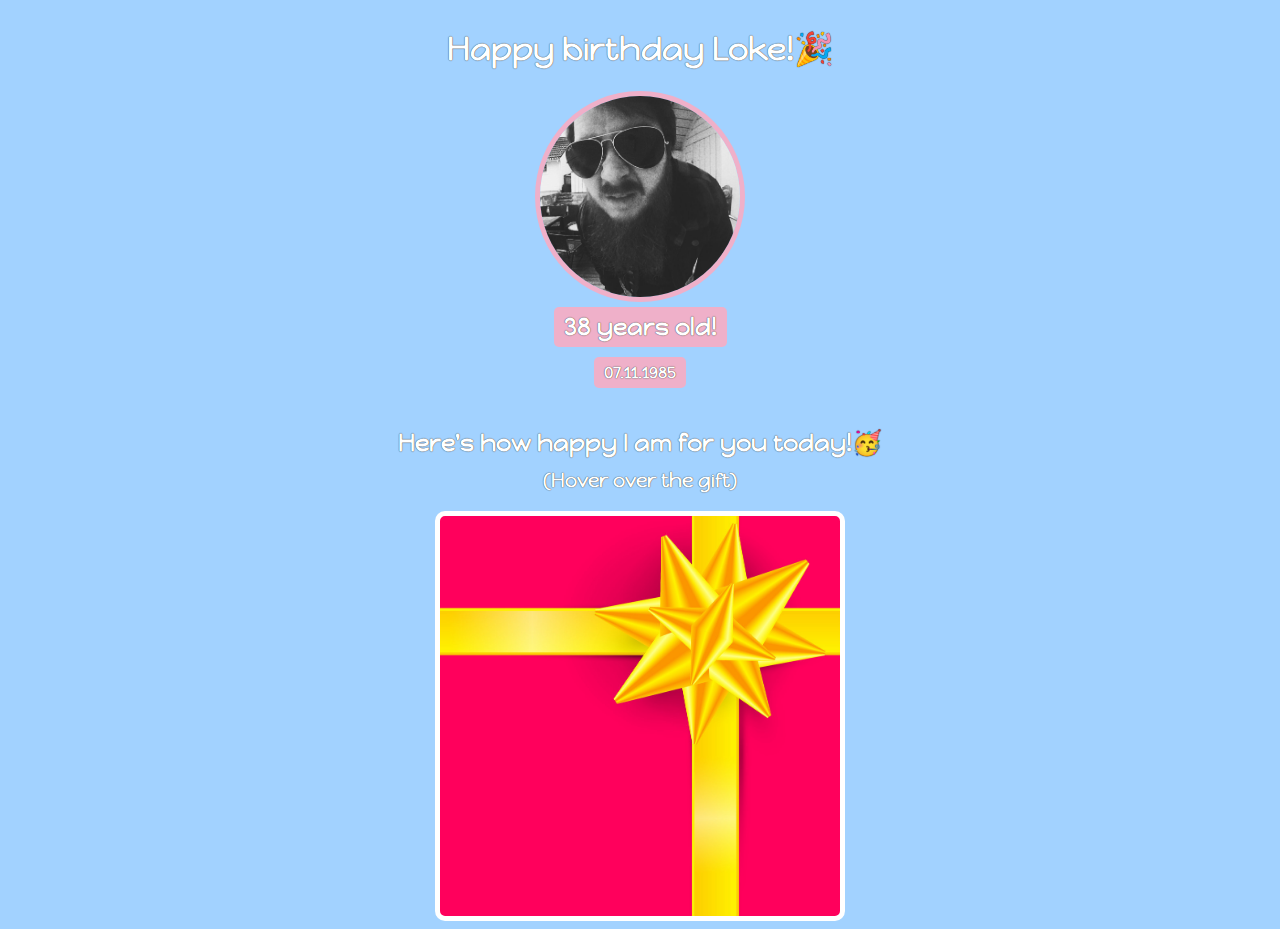
==== Birthday/index.html @ 278b433a "Birthday card" ====
<!DOCTYPE html>
<html lang="en">
<head>
    <meta charset="UTF-8">
    <meta name="viewport" content="width=device-width, initial-scale=1.0">
    <title>Document</title>
    <link rel="stylesheet" href="styles.css">
    <link rel="preconnect" href="https://fonts.googleapis.com">
<link rel="preconnect" href="https://fonts.gstatic.com" crossorigin>
<link href="https://fonts.googleapis.com/css2?family=Happy+Monkey&display=swap" rel="stylesheet">

</head>
    <body>
        <div class="header">
            <h1>Happy birthday Loke!🎉</h1>
            <img id="img" src="images/loke.jpg">
            <h2 id="bday-age">38 years old!</h3>
            <h4 id="bday-date">07.11.1985</h4>
        </div>
        <div class="gift-section">
            <h2 class="gift-title">Here's how happy I am for you today!🥳</h2>
            <h3 class="gift-hint">(Hover over the gift)</h3>
            <div class="gift"></div>


        </div>
    </body>
</html>
---- Birthday/styles.css ----
body{
    font-family: 'Happy Monkey', cursive;
    text-align: center;
    background: #a2d2ff;
    color: white;
   

}
h1, h2, h3, h4, p {
    text-shadow: 0px 0px 1px black;
}
#img{
    width:200px;
    border-radius: 50%;
    border: 5px solid #efb0c9;
}
#bday-age{
    background: #efb0c9;
    padding:5px 10px;
    border-radius: 5px;
    margin: 5px 0 10px 0;
}
#bday-date {
    background: #efb0c9;
    padding:5px 10px;
    border-radius: 5px;
    margin:0;

}
.header{
    display: flex;
    flex-direction: column;
    align-items: center;
    
}
.gift-section{
margin-top: 40px;
}
.gift-title{
    margin-bottom:10px;
}
.gift-hint{
    margin-top:10px;
}
.gift{
    margin:0 auto;
    background-image: url(images/gift-cover.jpg);
    background-size:cover;
    height: 400px;
    width: 400px;
    border: 5px solid white;
    border-radius: 10px;
}
.gift:hover{
    background-image: url(images/happy.gif);

   
}

/* display flex indicates where the
items in the core should be placed.
row: in line from left to right
row-reverse: in line from right to left
this also reverses the order of the items.
Column: from top to bottom
column-reverse: from bottom to top, also reverses
order of items

when using column, remember that 
justify content controls up and down, 
while align items controls left and right

Justify content aligns items from left
to right. Also aligns items in relation
with each other. eg: space between moves the
items so that the space between them are
equal, while not adhering to margin. 
space around gives the items equal space
around items. Adheres to margins too.
 Space evenly evenly spaces the items on the 
 page.
align items aligns items from top
to bottom*/
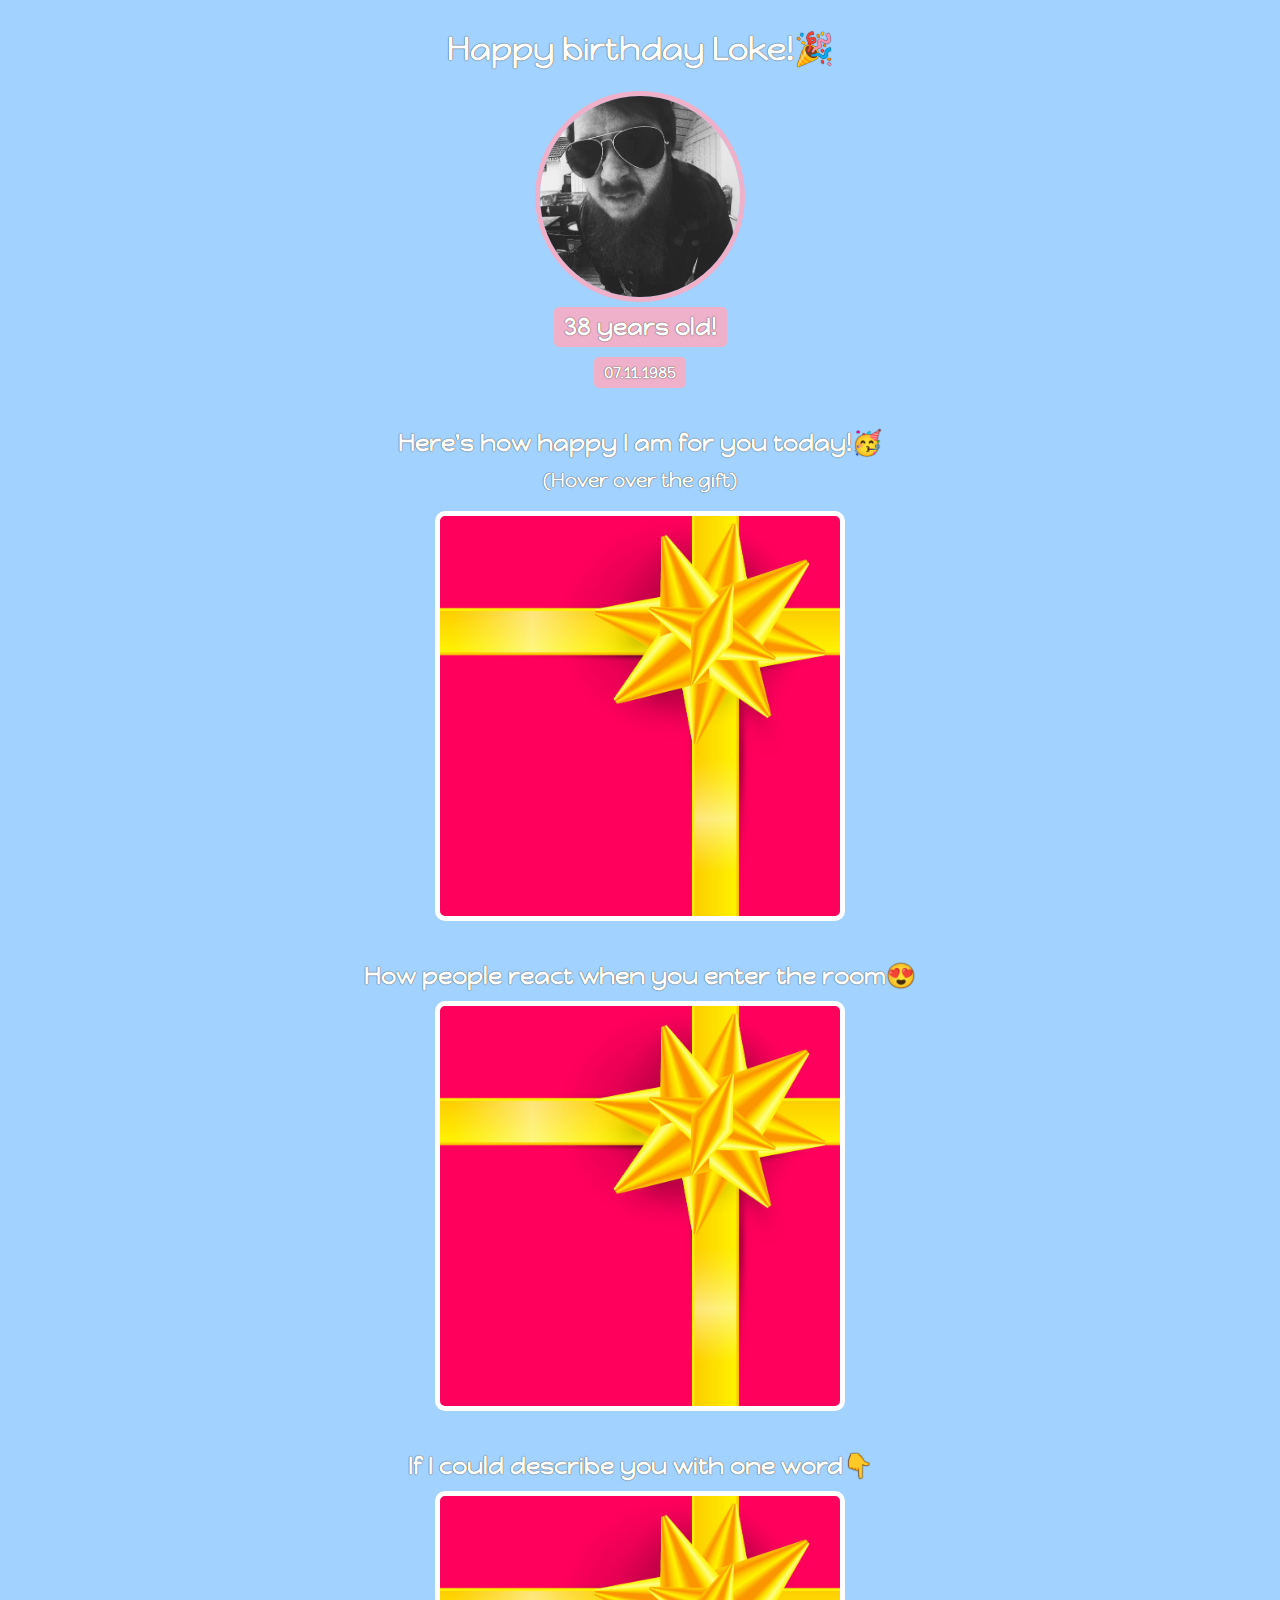
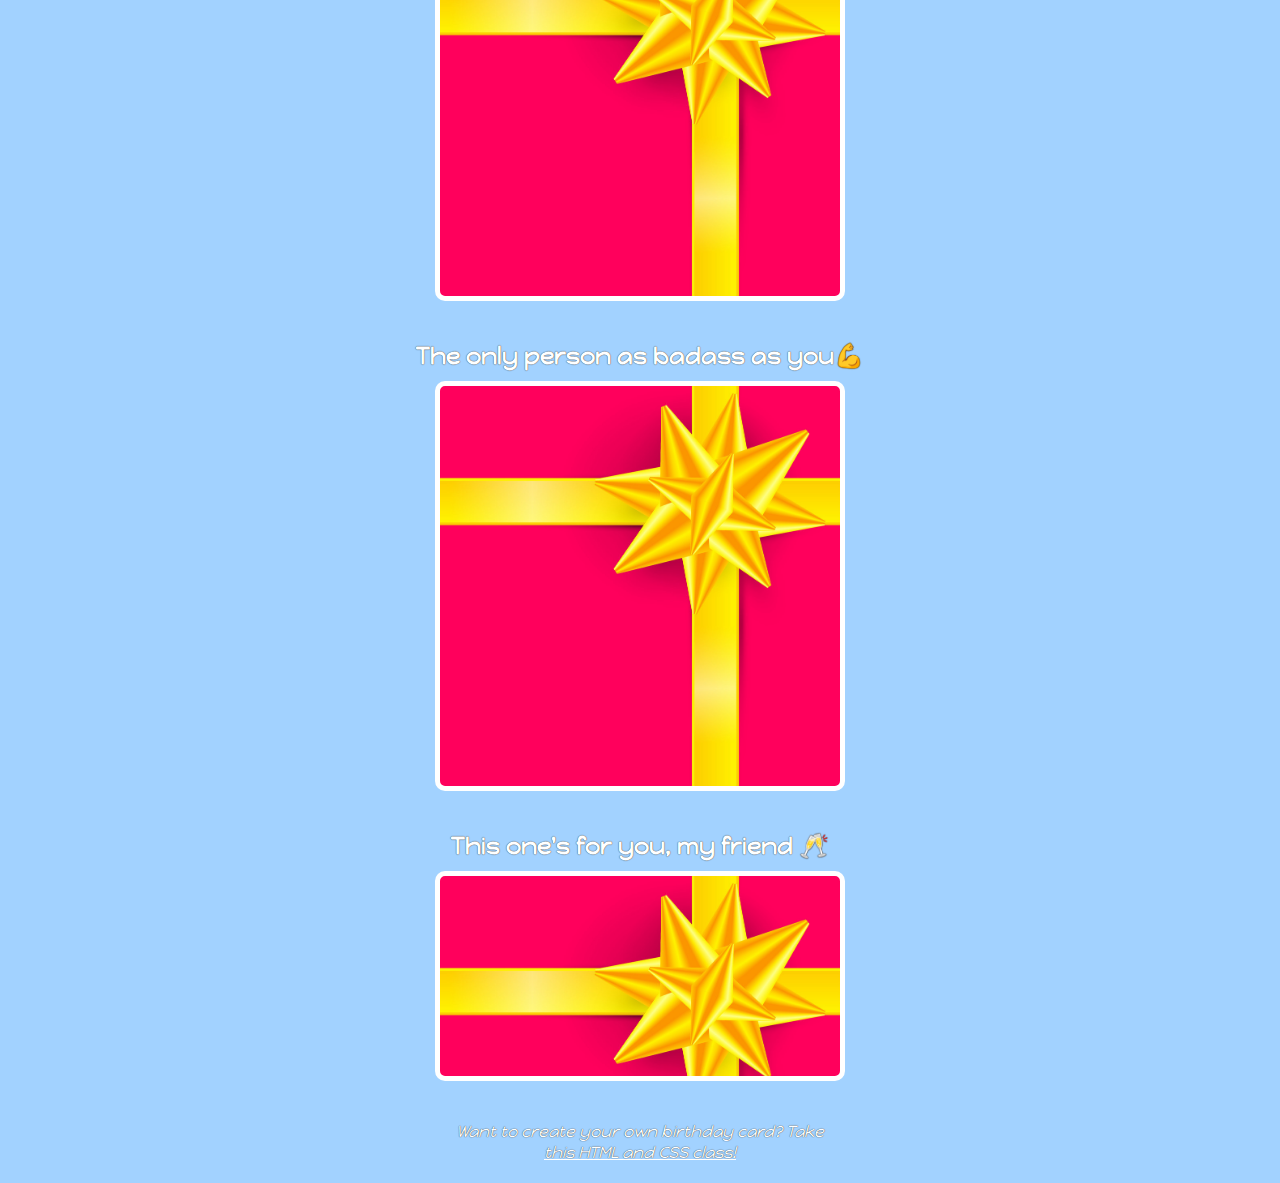
==== commit ca2a25b5: "Added gifs, images and hover styling" ====
--- a/Birthday/index.html
+++ b/Birthday/index.html
@@ -20,9 +20,31 @@
         <div class="gift-section">
             <h2 class="gift-title">Here's how happy I am for you today!🥳</h2>
             <h3 class="gift-hint">(Hover over the gift)</h3>
-            <div class="gift"></div>
+            <div class="gift-img" id="gift-img-happy"></div>
+        </div>
+        <div class="gift-section">
+            <h2 class="gift-title">How people react when you enter the room😍</h2>
+            <div class="gift-img"id="gift-img-hot">
 
+            </div>
+            <div class="gift-section">
+                <h2 class="gift-title">If I could describe you with one word👇</h2>
+                <div class="gift-img"id="gift-img-genius">
 
+                </div>
+                <div class="gift-section">
+                    <h2 class="gift-title">The only person as badass as you💪</h2>
+                    <div class="gift-img"id="gift-img-badass">
+                        
+                    </div>
+                    <div class="gift-section">
+                        <h2 class="gift-title">This one's for you, my friend 🥂</h2>
+                        <div class="gift-img"id="gift-img-cheers">
+                            
+                        </div>
+        <div class="footer">
+            <p>Want to create your own birthday card? Take <a href="https://scrimba.com/learn/htmlandcss/add-the-footer-coa234a9d83efd7b338998672" target="_blank">this HTML and CSS class!</a>
+            </p>
         </div>
     </body>
 </html>--- a/Birthday/styles.css
+++ b/Birthday/styles.css
@@ -42,7 +42,7 @@
 .gift-hint{
     margin-top:10px;
 }
-.gift{
+.gift-img{
     margin:0 auto;
     background-image: url(images/gift-cover.jpg);
     background-size:cover;
@@ -51,11 +51,38 @@
     border: 5px solid white;
     border-radius: 10px;
 }
-.gift:hover{
-    background-image: url(images/happy.gif);
+#gift-img-happy:hover{
+    background-image: url(images/happy.gif); 
+}
 
-   
+
+#gift-img-hot:hover{
+    background-image: url(images/hot.gif);
 }
+#gift-img-genius:hover{
+    background-image: url(images/genius.gif);
+}
+#gift-img-badass:hover{
+    background-image: url(images/badass.gif);
+}
+#gift-img-cheers{
+    height:200px;
+}
+#gift-img-cheers:hover{
+    background-image: url(images/cheers.gif);
+    
+
+}
+.footer{
+    font-style: italic;
+    width: 400px;
+    margin:40px auto 20px ;
+}
+
+a{
+    color: white;
+}
+
 
 /* display flex indicates where the
 items in the core should be placed.
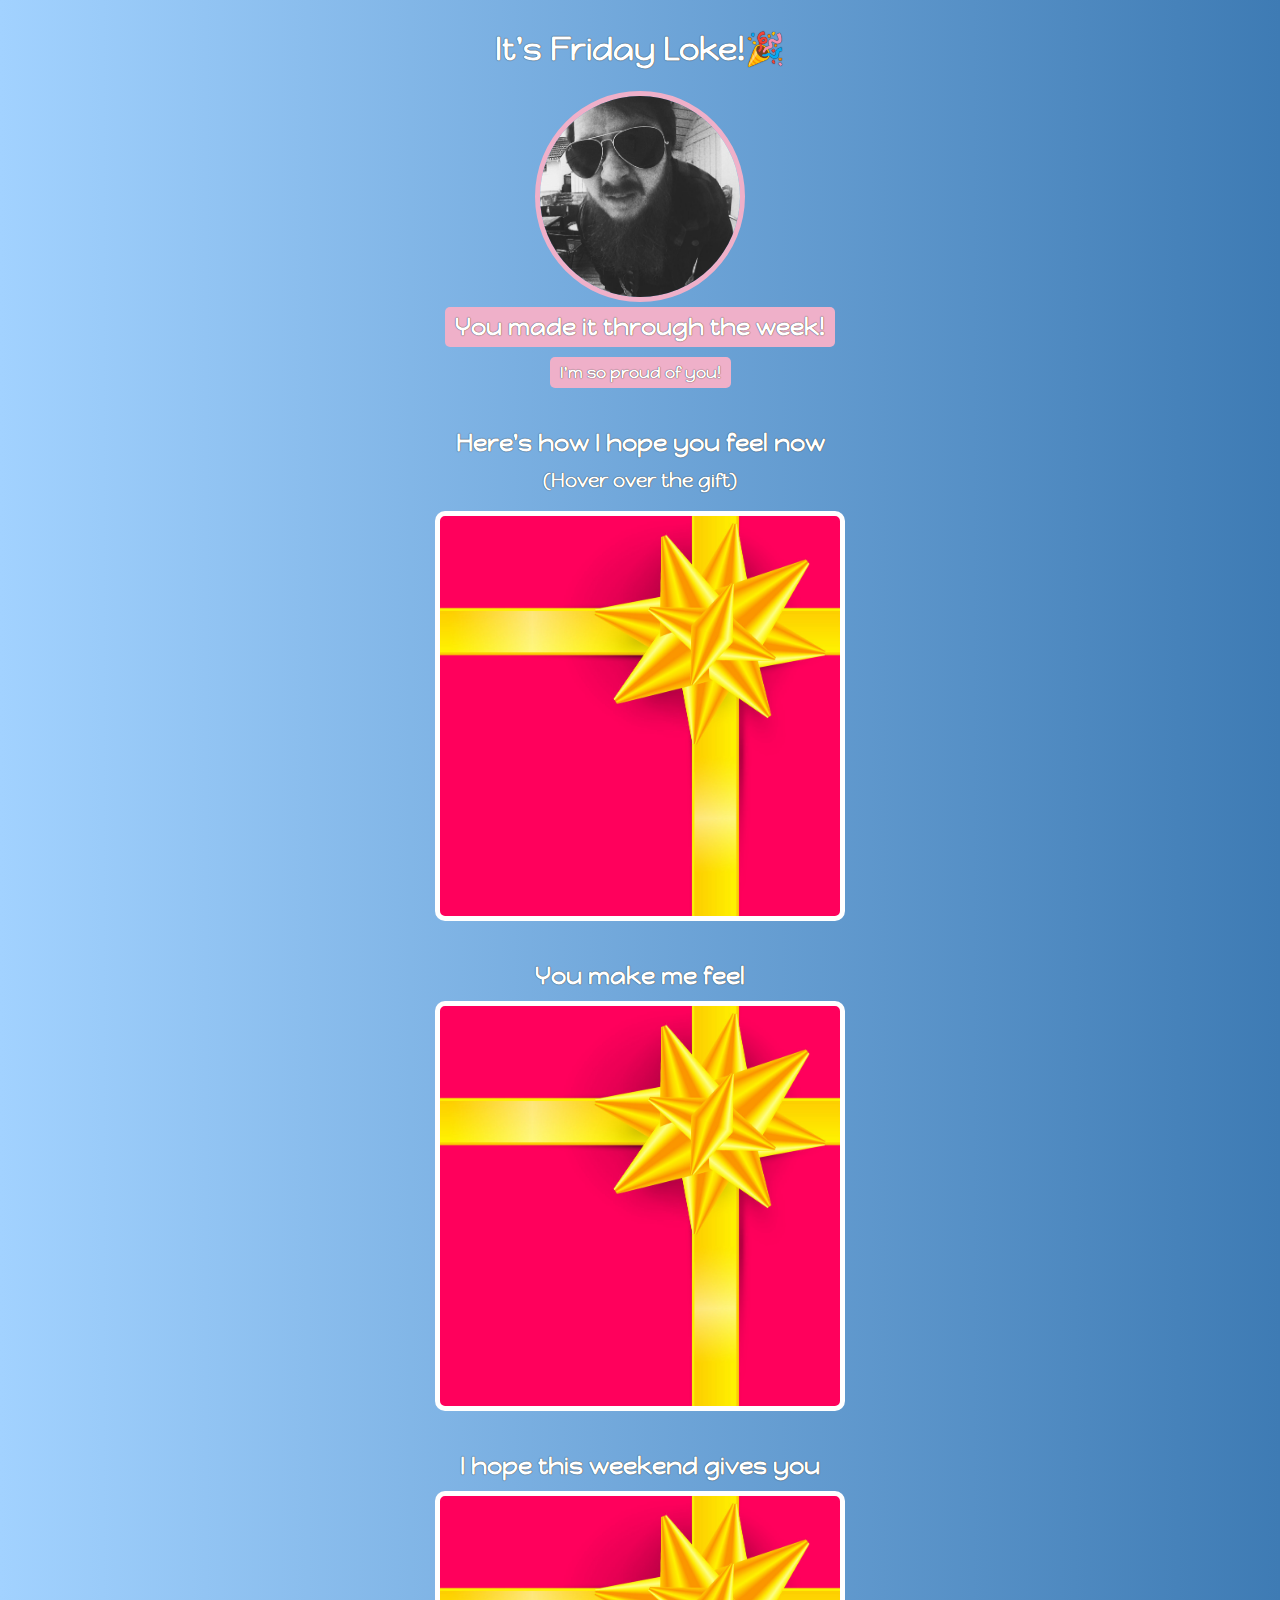
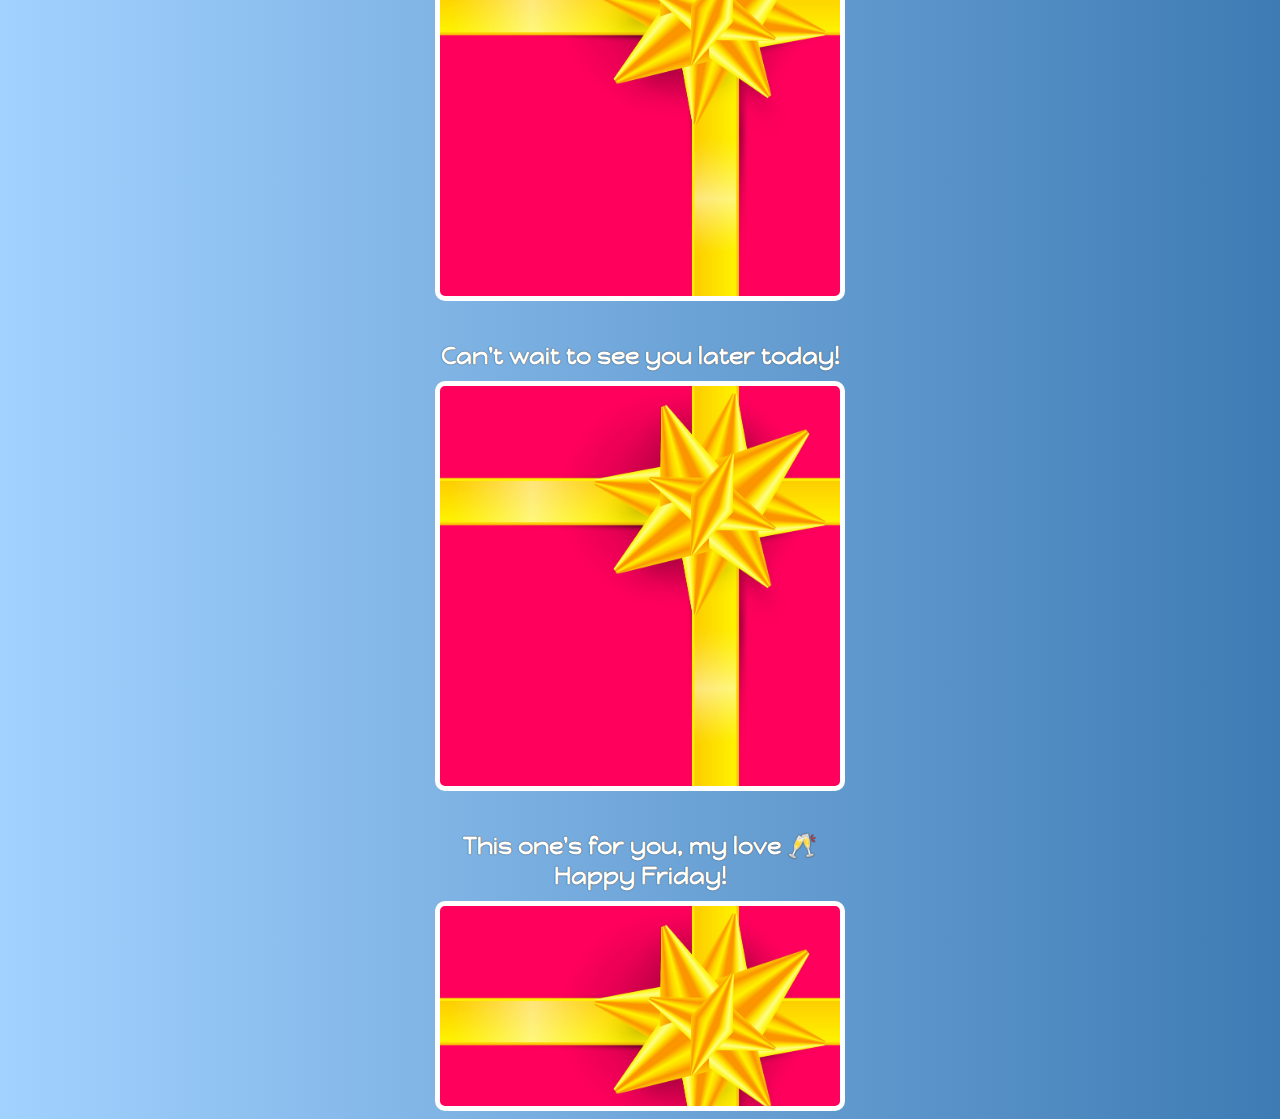
==== commit 7fdf88c9: "Changed page from birthday to friday" ====
--- a/Birthday/index.html
+++ b/Birthday/index.html
@@ -3,7 +3,7 @@
 <head>
     <meta charset="UTF-8">
     <meta name="viewport" content="width=device-width, initial-scale=1.0">
-    <title>Document</title>
+    <title>FRIYAY</title>
     <link rel="stylesheet" href="styles.css">
     <link rel="preconnect" href="https://fonts.googleapis.com">
 <link rel="preconnect" href="https://fonts.gstatic.com" crossorigin>
@@ -12,39 +12,37 @@
 </head>
     <body>
         <div class="header">
-            <h1>Happy birthday Loke!🎉</h1>
+            <h1>It's Friday Loke!🎉</h1>
             <img id="img" src="images/loke.jpg">
-            <h2 id="bday-age">38 years old!</h3>
-            <h4 id="bday-date">07.11.1985</h4>
+            <h2 id="bday-age">You made it through the week!</h3>
+            <h4 id="bday-date">I'm so proud of you!</h4>
         </div>
         <div class="gift-section">
-            <h2 class="gift-title">Here's how happy I am for you today!🥳</h2>
+            <h2 class="gift-title">Here's how I hope you feel now</h2>
             <h3 class="gift-hint">(Hover over the gift)</h3>
-            <div class="gift-img" id="gift-img-happy"></div>
+            <div class="gift-img" id="gift-img-proud"></div>
         </div>
         <div class="gift-section">
-            <h2 class="gift-title">How people react when you enter the room😍</h2>
+            <h2 class="gift-title">You make me feel</h2>
             <div class="gift-img"id="gift-img-hot">
 
             </div>
             <div class="gift-section">
-                <h2 class="gift-title">If I could describe you with one word👇</h2>
-                <div class="gift-img"id="gift-img-genius">
+                <h2 class="gift-title">I hope this weekend gives you</h2>
+                <div class="gift-img"id="gift-img-victory">
 
                 </div>
                 <div class="gift-section">
-                    <h2 class="gift-title">The only person as badass as you💪</h2>
-                    <div class="gift-img"id="gift-img-badass">
+                    <h2 class="gift-title">Can't wait to see you later today!</h2>
+                    <div class="gift-img"id="gift-img-jumping">
                         
                     </div>
                     <div class="gift-section">
-                        <h2 class="gift-title">This one's for you, my friend 🥂</h2>
-                        <div class="gift-img"id="gift-img-cheers">
-                            
+                        <h2 class="gift-title">This one's for you, my love 🥂<br> Happy Friday!
+                        </h2>
+                        <div class="gift-img"id="gift-img-cheers">  
                         </div>
-        <div class="footer">
-            <p>Want to create your own birthday card? Take <a href="https://scrimba.com/learn/htmlandcss/add-the-footer-coa234a9d83efd7b338998672" target="_blank">this HTML and CSS class!</a>
-            </p>
+      
         </div>
     </body>
 </html>--- a/Birthday/styles.css
+++ b/Birthday/styles.css
@@ -1,7 +1,7 @@
 body{
     font-family: 'Happy Monkey', cursive;
     text-align: center;
-    background: #a2d2ff;
+    background: linear-gradient(to right, #a2d2ff, #3E7BB4);
     color: white;
    
 
@@ -51,38 +51,26 @@
     border: 5px solid white;
     border-radius: 10px;
 }
-#gift-img-happy:hover{
-    background-image: url(images/happy.gif); 
+#gift-img-proud:hover{
+    background-image: url(images/proud.gif); 
 }
 
 
 #gift-img-hot:hover{
     background-image: url(images/hot.gif);
 }
-#gift-img-genius:hover{
-    background-image: url(images/genius.gif);
+#gift-img-victory:hover{
+    background-image: url(images/victory.gif);
 }
-#gift-img-badass:hover{
-    background-image: url(images/badass.gif);
+#gift-img-jumping:hover{
+    background-image: url(images/jumping.gif);
 }
 #gift-img-cheers{
     height:200px;
 }
 #gift-img-cheers:hover{
     background-image: url(images/cheers.gif);
-    
-
 }
-.footer{
-    font-style: italic;
-    width: 400px;
-    margin:40px auto 20px ;
-}
-
-a{
-    color: white;
-}
-
 
 /* display flex indicates where the
 items in the core should be placed.
